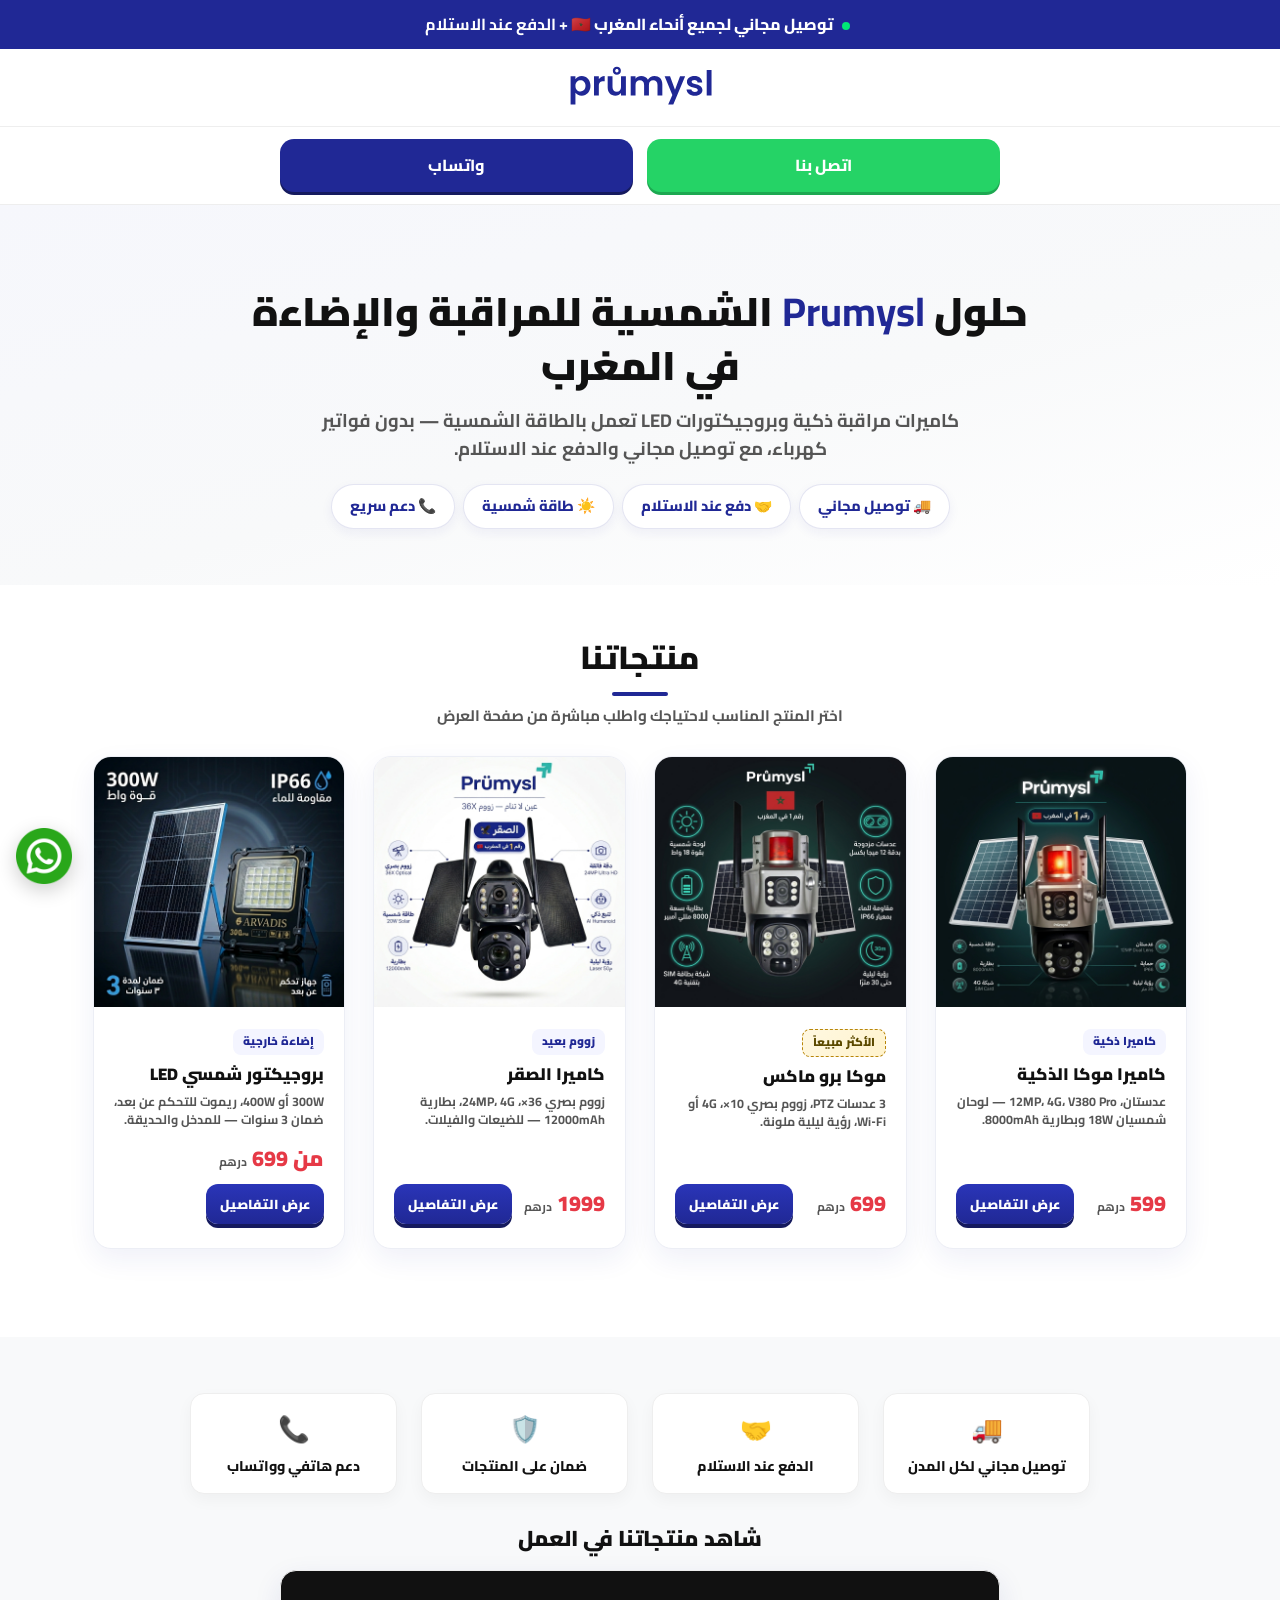
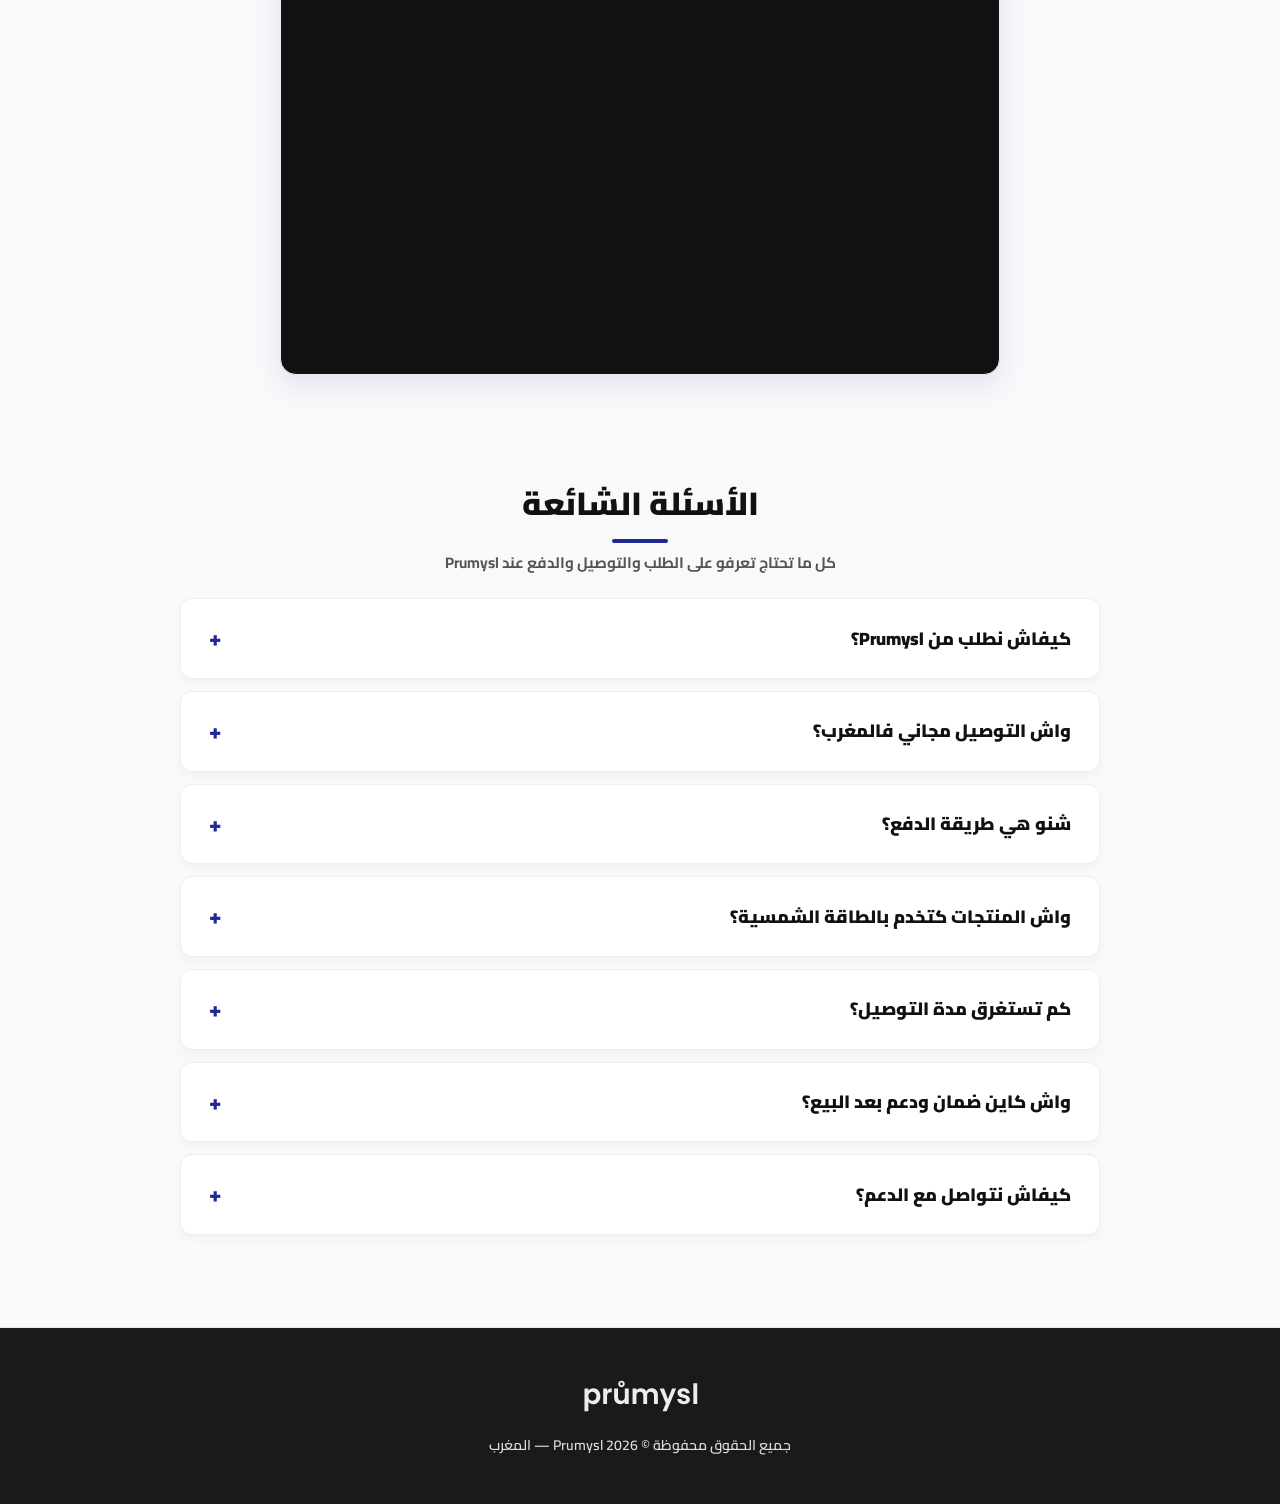
==== index.html @ c2fc52d1 "Add Prumysl landing pages hub and product bundles with order forms, pixels, and Google Sheets integr" ====
<!DOCTYPE html>
<html lang="ar" dir="rtl">
<head>
    <meta charset="UTF-8">
    <meta name="viewport" content="width=device-width, initial-scale=1.0">

    <title>Prumysl — كاميرات وبروجيكتورات شمسية في المغرب | توصيل مجاني والدفع عند الاستلام</title>
    <meta name="description" content="اكتشف منتجات Prumysl: كاميرا موكا، موكا برو ماكس، كاميرا الصقر، وبروجيكتورات شمسية LED. حلول مراقبة وإضاءة بالطاقة الشمسية — توصيل مجاني والدفع عند الاستلام في جميع مدن المغرب.">
    <meta name="keywords" content="Prumysl, كاميرا شمسية, كاميرا مراقبة, بروجيكتور شمسي, المغرب, توصيل مجاني, الدفع عند الاستلام">
    <meta name="robots" content="index, follow">
    <meta name="author" content="Prumysl">
    <meta name="geo.region" content="MA">
    <meta name="geo.placename" content="Morocco">

    <link rel="canonical" href="https://prumysl.cc/">

    <meta property="og:title" content="Prumysl — كاميرات وبروجيكتورات شمسية في المغرب">
    <meta property="og:description" content="كاميرات مراقبة شمسية وبروجيكتورات LED — توصيل مجاني والدفع عند الاستلام.">
    <meta property="og:type" content="website">
    <meta property="og:url" content="https://prumysl.cc/">
    <meta property="og:image" content="https://prumysl.cc/img/logo.svg">
    <meta property="og:locale" content="ar_MA">
    <meta property="og:site_name" content="Prumysl">

    <meta name="theme-color" content="#202895">

    <link rel="preconnect" href="https://fonts.googleapis.com">
    <link rel="preconnect" href="https://fonts.gstatic.com" crossorigin>
    <link href="https://fonts.googleapis.com/css2?family=Cairo:wght@400;600;700;800&display=swap" rel="stylesheet">
    <link rel="stylesheet" href="css/style.css">

    <script type="application/ld+json">
    {
      "@context": "https://schema.org",
      "@graph": [
        {
          "@type": "Organization",
          "@id": "https://prumysl.cc/#organization",
          "name": "Prumysl",
          "url": "https://prumysl.cc/",
          "logo": { "@type": "ImageObject", "url": "https://prumysl.cc/img/logo.svg" },
          "areaServed": { "@type": "Country", "name": "Morocco" },
          "contactPoint": [{
            "@type": "ContactPoint",
            "telephone": "+212-723-496854",
            "contactType": "sales",
            "areaServed": "MA",
            "availableLanguage": ["Arabic", "French"]
          }]
        },
        {
          "@type": "WebSite",
          "@id": "https://prumysl.cc/#website",
          "url": "https://prumysl.cc/",
          "name": "Prumysl",
          "publisher": { "@id": "https://prumysl.cc/#organization" },
          "inLanguage": ["ar"]
        },
        {
          "@type": "FAQPage",
          "@id": "https://prumysl.cc/#faq",
          "mainEntity": [
            {
              "@type": "Question",
              "name": "كيفاش نطلب من Prumysl؟",
              "acceptedAnswer": {
                "@type": "Answer",
                "text": "اختار المنتج من الصفحة الرئيسية، دخل لصفحة العرض، عمر الاستمارة بالاسم والمدينة والهاتف، وغادي يتصل بيك فريقنا لتأكيد الطلب."
              }
            },
            {
              "@type": "Question",
              "name": "واش التوصيل مجاني فالمغرب؟",
              "acceptedAnswer": {
                "@type": "Answer",
                "text": "نعم، التوصيل مجاني لجميع مدن المغرب مع كل طلب من Prumysl."
              }
            },
            {
              "@type": "Question",
              "name": "شنو هي طريقة الدفع؟",
              "acceptedAnswer": {
                "@type": "Answer",
                "text": "الدفع عند الاستلام فقط — كتخلّص ملي توصلك المنتج وتشوفه، بلا مخاطرة."
              }
            },
            {
              "@type": "Question",
              "name": "واش المنتجات كتخدم بالطاقة الشمسية؟",
              "acceptedAnswer": {
                "@type": "Answer",
                "text": "نعم، كاميرات المراقبة والبروجيكتورات عندنا مصممة للعمل بالطاقة الشمسية مع بطاريات داخلية، مناسبة للخارج بلا تمديدات كهرباء معقدة."
              }
            },
            {
              "@type": "Question",
              "name": "كم تستغرق مدة التوصيل؟",
              "acceptedAnswer": {
                "@type": "Answer",
                "text": "عادة من 24 إلى 48 ساعة حسب المدينة، مع تأكيد هاتفي قبل الإرسال."
              }
            },
            {
              "@type": "Question",
              "name": "كيفاش نتواصل مع الدعم؟",
              "acceptedAnswer": {
                "@type": "Answer",
                "text": "عبر الهاتف 0723496854 أو واتساب من الأزرار فأعلى الصفحة — فريقنا كيساعدك فالطلب والتركيب والإعداد."
              }
            }
          ]
        }
      ]
    }
    </script>

    <script>
    !function(f,b,e,v,n,t,s)
    {if(f.fbq)return;n=f.fbq=function(){n.callMethod?
    n.callMethod.apply(n,arguments):n.queue.push(arguments)};
    if(!f._fbq)f._fbq=n;n.push=n;n.loaded=!0;n.version='2.0';
    n.queue=[];t=b.createElement(e);t.async=!0;
    t.src=v;s=b.getElementsByTagName(e)[0];
    s.parentNode.insertBefore(t,s)}(window, document,'script',
    'https://connect.facebook.net/en_US/fbevents.js');
    fbq('init', '740114099139411');
    fbq('track', 'PageView');
    </script>
    <noscript><img height="1" width="1" style="display:none"
    src="https://www.facebook.com/tr?id=740114099139411&ev=PageView&noscript=1"
    /></noscript>

    <style>
        :root {
            --accent-blue: #202895;
            --success-green: #28a745;
            --bg-light: #f8f9fa;
            --text-gray: #555;
            --danger-red: #e63946;
            --soft-blue: #f4f5ff;
            --accent-gold: #b8860b;
        }

        body.home-page {
            background: var(--bg-light);
            color: #111;
            line-height: 1.55;
        }
        /* style.css hides lazy images until .loaded; home has no loader script */
        .home-page img[loading="lazy"] {
            opacity: 1;
        }

        .top-bar {
            background: var(--accent-blue);
            color: #fff;
            text-align: center;
            padding: 10px 12px;
            font-size: 0.9rem;
            font-weight: 800;
        }
        .top-bar .pulse-dot {
            display: inline-block;
            width: 8px;
            height: 8px;
            background: #00e676;
            border-radius: 50%;
            margin: 0 6px;
            animation: dotPulse 1.3s infinite;
        }
        @keyframes dotPulse {
            0%, 100% { box-shadow: 0 0 0 0 rgba(0,230,118,.7); }
            70% { box-shadow: 0 0 0 10px rgba(0,230,118,0); }
        }

        header {
            background: #fff;
            border-bottom: 1px solid #eee;
            padding: 12px 0;
            position: sticky;
            top: 0;
            z-index: 1000;
            backdrop-filter: blur(8px);
        }
        .header-inner {
            max-width: 1140px;
            margin: 0 auto;
            padding: 0 16px;
            display: flex;
            justify-content: center;
            align-items: center;
        }
        .logo-container { max-width: 150px; }
        .logo-container img { width: 100%; height: auto; display: block; }

        .contact-quick-row {
            background: #fff;
            border-bottom: 1px solid #eee;
            padding: 12px 16px;
        }
        .contact-quick-inner {
            max-width: 720px;
            margin: 0 auto;
            display: grid;
            grid-template-columns: 1fr 1fr;
            gap: 10px;
        }
        .contact-quick-btn {
            display: flex;
            align-items: center;
            justify-content: center;
            padding: 12px;
            border-radius: 12px;
            font-weight: 800;
            font-size: clamp(0.78rem, 2.5vw, 0.95rem);
            text-decoration: none;
            color: #fff;
            text-align: center;
        }
        .contact-quick-btn--call {
            background: #25d366;
            box-shadow: 0 3px 0 #1da851;
        }
        .contact-quick-btn--wa {
            background: var(--accent-blue);
            box-shadow: 0 3px 0 #151a5e;
        }

        .home-hero {
            padding: 48px 16px 36px;
            text-align: center;
            background: linear-gradient(165deg, #f6f7fc 0%, var(--bg-light) 55%, #fff 100%);
        }
        .home-hero h1 {
            font-size: clamp(1.45rem, 4.5vw, 2.15rem);
            font-weight: 900;
            line-height: 1.35;
            margin-bottom: 14px;
            max-width: 720px;
            margin-left: auto;
            margin-right: auto;
        }
        .home-hero h1 b { color: var(--accent-blue); }
        .home-hero p {
            font-size: clamp(0.95rem, 2.8vw, 1.08rem);
            font-weight: 700;
            color: var(--text-gray);
            max-width: 640px;
            margin: 0 auto 8px;
        }
        .home-hero .hero-pills {
            display: flex;
            flex-wrap: wrap;
            justify-content: center;
            gap: 8px;
            margin-top: 20px;
        }
        .hero-pill {
            background: #fff;
            border: 1px solid rgba(32,40,149,.12);
            color: var(--accent-blue);
            font-weight: 800;
            font-size: 0.82rem;
            padding: 8px 14px;
            border-radius: 999px;
            box-shadow: 0 4px 12px rgba(32,40,149,.06);
        }

        .products-section {
            padding: 20px 16px 56px;
        }
        .products-section .container {
            max-width: 1140px;
            margin: 0 auto;
        }
        .section-head {
            text-align: center;
            margin-bottom: 28px;
        }
        .section-head h2 {
            font-size: clamp(1.35rem, 3.5vw, 1.85rem);
            font-weight: 900;
            margin-bottom: 8px;
        }
        .section-head h2::after {
            content: '';
            display: block;
            width: 56px;
            height: 4px;
            background: var(--accent-blue);
            border-radius: 999px;
            margin: 10px auto 0;
        }
        .section-head p {
            font-weight: 700;
            color: var(--text-gray);
            font-size: 0.95rem;
        }

        .product-grid {
            display: grid;
            grid-template-columns: repeat(2, 1fr);
            gap: 16px;
        }

        .product-card {
            background: #fff;
            border-radius: 18px;
            overflow: hidden;
            border: 1px solid #eceef5;
            box-shadow: 0 10px 28px rgba(32,40,149,.07);
            display: flex;
            flex-direction: column;
            transition: transform 0.2s ease, box-shadow 0.2s ease;
        }
        .product-card:hover {
            transform: translateY(-4px);
            box-shadow: 0 16px 36px rgba(32,40,149,.12);
        }
        .product-card__media {
            aspect-ratio: 1 / 1;
            overflow: hidden;
            background: var(--soft-blue);
        }
        .product-card__media img {
            width: 100%;
            height: 100%;
            object-fit: cover;
            display: block;
        }
        .product-card__body {
            padding: 14px 14px 16px;
            flex: 1;
            display: flex;
            flex-direction: column;
        }
        .product-card__tag {
            display: inline-block;
            align-self: flex-start;
            background: var(--soft-blue);
            color: var(--accent-blue);
            font-size: 0.72rem;
            font-weight: 900;
            padding: 4px 10px;
            border-radius: 8px;
            margin-bottom: 8px;
        }
        .product-card__tag--hot {
            background: linear-gradient(135deg, #fff8e1, #fff3cd);
            color: #5c4a00;
            border: 1px dashed var(--accent-gold);
        }
        .product-card h3 {
            font-size: 0.95rem;
            font-weight: 900;
            line-height: 1.4;
            margin-bottom: 6px;
        }
        .product-card__desc {
            font-size: 0.78rem;
            font-weight: 700;
            color: var(--text-gray);
            line-height: 1.5;
            margin-bottom: 12px;
            flex: 1;
        }
        .product-card__footer {
            display: flex;
            align-items: center;
            justify-content: space-between;
            gap: 8px;
            flex-wrap: wrap;
        }
        .product-card__price {
            font-size: 1.05rem;
            font-weight: 900;
            color: var(--danger-red);
        }
        .product-card__price small {
            font-size: 0.75rem;
            color: var(--text-gray);
            font-weight: 700;
        }
        .product-card__cta {
            display: inline-flex;
            align-items: center;
            justify-content: center;
            background: linear-gradient(180deg, #2a35b8 0%, var(--accent-blue) 100%);
            color: #fff;
            font-weight: 900;
            font-size: 0.82rem;
            padding: 10px 14px;
            border-radius: 12px;
            box-shadow: 0 4px 0 #151a5e;
            text-decoration: none;
            white-space: nowrap;
        }
        .product-card__cta:active {
            transform: translateY(1px);
            box-shadow: 0 2px 0 #151a5e;
        }

        .trust-section {
            padding: 0 16px 48px;
        }
        .trust-section .container {
            max-width: 900px;
            margin: 0 auto;
        }
        .trust-badges {
            display: grid;
            grid-template-columns: repeat(2, 1fr);
            gap: 12px;
        }
        .trust-item {
            background: #fff;
            border-radius: 14px;
            padding: 16px 12px;
            text-align: center;
            border: 1px solid #eee;
            font-weight: 800;
            font-size: 0.88rem;
            box-shadow: 0 6px 16px rgba(0,0,0,.04);
        }
        .trust-item .badge-icon {
            font-size: 1.6rem;
            display: block;
            margin-bottom: 6px;
        }

        .home-video-wrap {
            margin-top: 28px;
            max-width: 720px;
            margin-left: auto;
            margin-right: auto;
        }
        .home-video-wrap h2 {
            text-align: center;
            font-size: clamp(1.1rem, 3vw, 1.35rem);
            font-weight: 900;
            margin-bottom: 14px;
            color: #111;
        }
        .video-embed {
            position: relative;
            width: 100%;
            aspect-ratio: 16 / 9;
            border-radius: 16px;
            overflow: hidden;
            background: #111;
            box-shadow: 0 10px 28px rgba(32, 40, 149, 0.1);
            border: 1px solid #eee;
        }
        .video-embed iframe {
            position: absolute;
            inset: 0;
            width: 100%;
            height: 100%;
            border: 0;
        }

        .home-faq-section {
            padding: 48px 16px 56px;
            background: var(--bg-light);
        }
        .home-faq-section .container {
            max-width: 800px;
            margin: 0 auto;
        }
        .home-faq-section .section-head {
            margin-bottom: 24px;
        }
        .faq-item {
            background: #fff;
            margin-bottom: 12px;
            border-radius: 12px;
            overflow: hidden;
            border: 1px solid #eee;
            box-shadow: 0 4px 10px rgba(0, 0, 0, 0.03);
        }
        .faq-question {
            padding: 18px 22px;
            cursor: pointer;
            display: flex;
            justify-content: space-between;
            align-items: center;
            font-weight: 900;
            font-size: 1rem;
            transition: background 0.2s;
        }
        .faq-question:hover {
            background: #fafafa;
        }
        .faq-question::after {
            content: '+';
            font-size: 1.4rem;
            color: var(--accent-blue);
            font-weight: 900;
            flex-shrink: 0;
            margin-right: 12px;
        }
        .faq-item.active .faq-question::after {
            content: '-';
        }
        .faq-answer {
            padding: 0 22px;
            max-height: 0;
            overflow: hidden;
            transition: max-height 0.3s ease-out;
            color: var(--text-gray);
            font-size: 0.95rem;
            line-height: 1.8;
            font-weight: 700;
        }
        .faq-item.active .faq-answer {
            padding: 0 22px 22px;
            max-height: 320px;
        }

        .site-footer {
            background: #1a1a1a;
            color: #fff;
            padding: 32px 16px;
            text-align: center;
        }
        .site-footer .footer-logo {
            max-width: 120px;
            margin: 0 auto 16px;
            filter: brightness(0) invert(1);
        }
        .site-footer p {
            font-size: 0.88rem;
            opacity: 0.85;
            font-weight: 600;
        }

        .whatsapp-float {
            position: fixed;
            left: 16px;
            bottom: 16px;
            z-index: 2000;
            width: 56px;
            height: 56px;
            border-radius: 50%;
            box-shadow: 0 6px 20px rgba(0,0,0,.2);
            transition: transform 0.2s;
        }
        .whatsapp-float:hover { transform: scale(1.06); }
        .whatsapp-float img { width: 100%; height: 100%; display: block; }

        @media (min-width: 768px) {
            .product-grid {
                grid-template-columns: repeat(2, 1fr);
                gap: 24px;
            }
            .trust-badges {
                grid-template-columns: repeat(4, 1fr);
            }
            .home-hero { padding: 64px 24px 48px; }
            .products-section { padding: 32px 24px 72px; }
        }

        @media (min-width: 1024px) {
            .header-inner,
            .contact-quick-inner,
            .products-section .container {
                max-width: 1240px;
            }
            .top-bar {
                font-size: 1rem;
                padding: 12px 16px;
            }
            .contact-quick-inner {
                max-width: 720px;
                gap: 14px;
            }
            .contact-quick-btn {
                font-size: 1rem;
                padding: 14px 20px;
                border-radius: 14px;
            }
            .home-hero {
                padding: 80px 32px 56px;
            }
            .home-hero h1 {
                font-size: 2.5rem;
                max-width: 820px;
            }
            .home-hero p {
                font-size: 1.15rem;
                max-width: 680px;
            }
            .hero-pill {
                font-size: 0.92rem;
                padding: 10px 18px;
            }
            .products-section {
                padding: 48px 32px 88px;
            }
            .section-head h2 {
                font-size: 2rem;
            }
            .product-grid {
                grid-template-columns: repeat(4, 1fr);
                gap: 28px;
            }
            .product-card__body {
                padding: 22px 20px 24px;
            }
            .product-card h3 {
                font-size: 1.05rem;
            }
            .product-card__price {
                font-size: 1.35rem;
            }
            .trust-section {
                padding: 56px 32px 40px;
            }
            .home-faq-section {
                padding: 64px 32px 80px;
            }
            .home-faq-section .container {
                max-width: 920px;
            }
            .faq-question {
                font-size: 1.12rem;
                padding: 22px 28px;
            }
            .trust-badges {
                max-width: 1000px;
                margin: 0 auto;
                gap: 24px;
            }
            .site-footer {
                padding: 48px 32px;
            }
        }

        @media (max-width: 480px) {
            .contact-quick-inner { gap: 8px; }
            .contact-quick-btn { padding: 10px 6px; font-size: 0.72rem; }
            .product-card h3 { font-size: 0.88rem; }
            .product-card__cta { width: 100%; }
            .product-card__footer { flex-direction: column; align-items: stretch; }
        }
    </style>
</head>
<body class="home-page">

    <div class="top-bar">
        <span class="pulse-dot"></span>
        توصيل مجاني لجميع أنحاء المغرب 🇲🇦 <strong>+ الدفع عند الاستلام</strong>
    </div>

    <header>
        <div class="header-inner">
            <div class="logo-container">
                <a href="index.html" aria-label="Prumysl — الصفحة الرئيسية">
                    <img src="images/logo.svg" alt="Prumysl — كاميرات وبروجيكتورات شمسية للمغرب" width="150" height="50">
                </a>
            </div>
        </div>
    </header>

    <div class="contact-quick-row" role="region" aria-label="تواصل سريع">
        <div class="contact-quick-inner">
            <a class="contact-quick-btn contact-quick-btn--call" href="tel:+212723496854" dir="ltr">اتصل بنا</a>
            <a class="contact-quick-btn contact-quick-btn--wa" href="https://api.whatsapp.com/send?phone=212723496854&amp;text=%D8%B3%D9%84%D8%A7%D9%85%D8%8C%20%D8%A8%D8%BA%D9%8A%D8%AA%20%D8%A7%D9%84%D9%85%D8%B3%D8%AA%D8%B4%D8%A7%D8%B1%D8%A7%D8%AA%20%D9%85%D9%86%20Prumysl" target="_blank" rel="noopener noreferrer">واتساب</a>
        </div>
    </div>

    <main id="main-content">
        <section class="home-hero">
            <h1>حلول <b>Prumysl</b> الشمسية للمراقبة والإضاءة في المغرب</h1>
            <p>كاميرات مراقبة ذكية وبروجيكتورات LED تعمل بالطاقة الشمسية — بدون فواتير كهرباء، مع توصيل مجاني والدفع عند الاستلام.</p>
            <div class="hero-pills" role="list">
                <span class="hero-pill" role="listitem">🚚 توصيل مجاني</span>
                <span class="hero-pill" role="listitem">🤝 دفع عند الاستلام</span>
                <span class="hero-pill" role="listitem">☀️ طاقة شمسية</span>
                <span class="hero-pill" role="listitem">📞 دعم سريع</span>
            </div>
        </section>

        <section class="products-section" aria-labelledby="products-heading">
            <div class="container">
                <div class="section-head">
                    <h2 id="products-heading">منتجاتنا</h2>
                    <p>اختر المنتج المناسب لاحتياجك واطلب مباشرة من صفحة العرض</p>
                </div>

                <div class="product-grid">
                    <article class="product-card">
                        <a class="product-card__media" href="moka/index.html">
                            <img src="images/Home-Moka.jpeg" alt="كاميرا موكا الذكية الشمسية — Prumysl" width="400" height="300" fetchpriority="high" decoding="async">
                        </a>
                        <div class="product-card__body">
                            <span class="product-card__tag">كاميرا ذكية</span>
                            <h3>كاميرا موكا الذكية</h3>
                            <p class="product-card__desc">عدستان، 12MP، 4G، V380 Pro — لوحان شمسيان 18W وبطارية 8000mAh.</p>
                            <div class="product-card__footer">
                                <div class="product-card__price">599 <small>درهم</small></div>
                                <a class="product-card__cta" href="moka/index.html">عرض التفاصيل</a>
                            </div>
                        </div>
                    </article>

                    <article class="product-card">
                        <a class="product-card__media" href="moka-pro-max/index.html">
                            <img src="images/Home-Moka-Pro-Max.jpeg" alt="كاميرا موكا برو ماكس الشمسية — Prumysl" width="400" height="400" loading="lazy" decoding="async">
                        </a>
                        <div class="product-card__body">
                            <span class="product-card__tag product-card__tag--hot">الأكثر مبيعاً</span>
                            <h3>موكا برو ماكس</h3>
                            <p class="product-card__desc">3 عدسات PTZ، زووم بصري 10×، 4G أو Wi‑Fi، رؤية ليلية ملونة.</p>
                            <div class="product-card__footer">
                                <div class="product-card__price">699 <small>درهم</small></div>
                                <a class="product-card__cta" href="moka-pro-max/index.html">عرض التفاصيل</a>
                            </div>
                        </div>
                    </article>

                    <article class="product-card">
                        <a class="product-card__media" href="saqr/index.html">
                            <img src="saqr/images/Saqr.jpeg" alt="كاميرا الصقر الشمسية — Prumysl" width="400" height="300" loading="lazy" decoding="async">
                        </a>
                        <div class="product-card__body">
                            <span class="product-card__tag">زووم بعيد</span>
                            <h3>كاميرا الصقر</h3>
                            <p class="product-card__desc">زووم بصري 36×، 24MP، 4G، بطارية 12000mAh — للضيعات والفيلات.</p>
                            <div class="product-card__footer">
                                <div class="product-card__price">1999 <small>درهم</small></div>
                                <a class="product-card__cta" href="saqr/index.html">عرض التفاصيل</a>
                            </div>
                        </div>
                    </article>

                    <article class="product-card">
                        <a class="product-card__media" href="projectors/index.html">
                            <img src="projectors/images/300W.webp" alt="بروجيكتور شمسي LED — Prumysl" width="400" height="300" loading="lazy" decoding="async">
                        </a>
                        <div class="product-card__body">
                            <span class="product-card__tag">إضاءة خارجية</span>
                            <h3>بروجيكتور شمسي LED</h3>
                            <p class="product-card__desc">300W أو 400W، ريموت للتحكم عن بعد، ضمان 3 سنوات — للمدخل والحديقة.</p>
                            <div class="product-card__footer">
                                <div class="product-card__price">من 699 <small>درهم</small></div>
                                <a class="product-card__cta" href="projectors/index.html">عرض التفاصيل</a>
                            </div>
                        </div>
                    </article>
                </div>
            </div>
        </section>

        <section class="trust-section" aria-label="مميزات التسوق">
            <div class="container">
                <div class="trust-badges">
                    <div class="trust-item"><span class="badge-icon">🚚</span>توصيل مجاني لكل المدن</div>
                    <div class="trust-item"><span class="badge-icon">🤝</span>الدفع عند الاستلام</div>
                    <div class="trust-item"><span class="badge-icon">🛡️</span>ضمان على المنتجات</div>
                    <div class="trust-item"><span class="badge-icon">📞</span>دعم هاتفي وواتساب</div>
                </div>

                <div class="home-video-wrap">
                    <h2>شاهد منتجاتنا في العمل</h2>
                    <div class="video-embed">
                        <iframe
                            src="https://www.youtube-nocookie.com/embed/R9a-bXunQpE"
                            title="فيديو Prumysl — عرض المنتجات"
                            allow="accelerometer; autoplay; clipboard-write; encrypted-media; gyroscope; picture-in-picture; web-share"
                            allowfullscreen
                            loading="lazy"
                            referrerpolicy="strict-origin-when-cross-origin"
                        ></iframe>
                    </div>
                </div>
            </div>
        </section>

        <section class="home-faq-section" aria-labelledby="faq-heading">
            <div class="container">
                <div class="section-head">
                    <h2 id="faq-heading">الأسئلة الشائعة</h2>
                    <p>كل ما تحتاج تعرفو على الطلب والتوصيل والدفع عند Prumysl</p>
                </div>

                <div class="faq-item">
                    <div class="faq-question">كيفاش نطلب من Prumysl؟</div>
                    <div class="faq-answer">
                        اختار المنتج من الأعلى، دخل لصفحة العرض، وعمر الاستمارة بالاسم والمدينة ورقم الهاتف. غادي يتصل بيك فريقنا بسرعة لتأكيد الطلب قبل الإرسال.
                    </div>
                </div>

                <div class="faq-item">
                    <div class="faq-question">واش التوصيل مجاني فالمغرب؟</div>
                    <div class="faq-answer">
                        <b>نعم</b> — التوصيل مجاني لجميع مدن المغرب مع كل طلب، بلا مصاريف إضافية مخفية.
                    </div>
                </div>

                <div class="faq-item">
                    <div class="faq-question">شنو هي طريقة الدفع؟</div>
                    <div class="faq-answer">
                        <b>الدفع عند الاستلام</b> فقط — كتخلّص ملي توصلك المنتج وتشوفه، ماكاين حتى مخاطرة.
                    </div>
                </div>

                <div class="faq-item">
                    <div class="faq-question">واش المنتجات كتخدم بالطاقة الشمسية؟</div>
                    <div class="faq-answer">
                        نعم. كاميرات المراقبة والبروجيكتورات عندنا مصممة للخارج: طاقة شمسية، بطاريات داخلية، ومناسبة للأماكن بلا كهرباء ثابتة.
                    </div>
                </div>

                <div class="faq-item">
                    <div class="faq-question">كم تستغرق مدة التوصيل؟</div>
                    <div class="faq-answer">
                        عادة <b>24 إلى 48 ساعة</b> حسب المدينة، مع تأكيد هاتفي قبل ما يخرج الطلب.
                    </div>
                </div>

                <div class="faq-item">
                    <div class="faq-question">واش كاين ضمان ودعم بعد البيع؟</div>
                    <div class="faq-answer">
                        نعم — ضمان على المنتجات حسب النوع (مثلاً <b>3 سنوات</b> للبروجيكتورات)، مع دعم عبر الهاتف والواتساب للتركيب والإعداد.
                    </div>
                </div>

                <div class="faq-item">
                    <div class="faq-question">كيفاش نتواصل مع الدعم؟</div>
                    <div class="faq-answer">
                        اتصل على <b dir="ltr">0723496854</b> أو استعمل أزرار <b>اتصل بنا</b> و<b>واتساب</b> فأعلى الصفحة — فريق Prumysl كيجاوبك بسرعة.
                    </div>
                </div>
            </div>
        </section>
    </main>

    <footer class="site-footer">
        <img src="images/logo.svg" alt="Prumysl" class="footer-logo" width="120" height="40">
        <p>جميع الحقوق محفوظة © 2026 Prumysl — المغرب</p>
    </footer>

    <a class="whatsapp-float" href="https://api.whatsapp.com/send?phone=212723496854&amp;text=%D8%B3%D9%84%D8%A7%D9%85%D8%8C%20%D8%A8%D8%BA%D9%8A%D8%AA%20%D8%A7%D9%84%D9%85%D8%B3%D8%AA%D8%B4%D8%A7%D8%B1%D8%A7%D8%AA%20%D9%85%D9%86%20Prumysl" target="_blank" rel="noopener noreferrer" aria-label="واتساب Prumysl"><img src="images/whatsapp.png" alt="WhatsApp"></a>

    <script>
        document.querySelectorAll('.faq-question').forEach(function (q) {
            q.addEventListener('click', function () {
                q.parentElement.classList.toggle('active');
            });
        });
    </script>
</body>
</html>
---- css/style.css ----
/* --- 1. RESET & BASE --- */
* { box-sizing: border-box; margin: 0; padding: 0; }
body {
    font-family: 'Cairo', sans-serif;
    background-color: #f9f9f9;
    color: #333;
    overflow-x: hidden;
    line-height: 1.6;
}
a { text-decoration: none; color: inherit; }
.container { width: 90%; max-width: 1100px; margin: 0 auto; }

/* --- 2. ANNOUNCEMENT BAR --- */
.announcement-bar {
    background-color: #000;
    color: #fff;
    text-align: center;
    padding: 10px;
    font-size: 13px;
    font-weight: 700;
}

/* --- 3. HEADER --- */
.site-header {
    background-color: #fff;
    padding: 0 5%;
    height: 80px;
    box-shadow: 0 4px 15px rgba(0,0,0,0.05);
    display: flex;
    justify-content: space-between;
    align-items: center;
    position: relative;
    z-index: 100;
}
.header-logo img { max-height: 50px; width: auto; }

/* --- 4. HERO SECTION --- */
.hero-section {
    position: relative;
    min-height: 550px;
    display: flex;
    align-items: center;
    justify-content: center;
    text-align: center;
    color: #fff;
}
.hero-bg-img {
    position: absolute;
    top: 0; left: 0;
    width: 100%; height: 100%;
    object-fit: cover;
    z-index: 1;
}
.hero-overlay {
    position: absolute;
    top: 0; left: 0;
    width: 100%; height: 100%;
    background: linear-gradient(to bottom, rgba(0,0,0,0.3), rgba(0,0,0,0.8));
    z-index: 2;
}
.hero-content {
    position: relative;
    z-index: 3;
    padding: 20px;
    max-width: 700px;
}
.hero-content h1 {
    font-size: 2.2rem;
    font-weight: 800;
    margin-bottom: 15px;
    line-height: 1.2;
}
.hero-content p {
    font-size: 1.1rem;
    margin-bottom: 25px;
}

/* --- 5. FEATURES SECTION (Landing Pages) --- */
.features-section { padding: 60px 0; background-color: #ffffff; }
.section-title { text-align: center; font-size: 2rem; font-weight: 800; color: #1a1a1a; margin-bottom: 10px; }
.section-subtitle { text-align: center; color: #666; margin-bottom: 50px; font-size: 1.1rem; }
.feature-row { display: flex; flex-direction: column; gap: 30px; margin-bottom: 60px; align-items: center; }
.feature-row:last-child { margin-bottom: 0; }
.feature-text h3 { font-size: 1.5rem; color: #e63946; margin-bottom: 15px; font-weight: 700; }
.feature-text p { color: #555; margin-bottom: 15px; }
.feature-image img { width: 100%; max-width: 500px; height: auto; border-radius: 12px; box-shadow: 0 10px 30px rgba(0,0,0,0.1); display: block; margin: 0 auto; }

/* --- 6. SPECS TABLE --- */
.specs-section { padding: 60px 0; background-color: #f4f7f6; }
.table-responsive { overflow-x: auto; }
.specs-table { width: 100%; max-width: 800px; margin: 30px auto 0; border-collapse: collapse; background-color: #fff; box-shadow: 0 5px 15px rgba(0,0,0,0.05); border-radius: 10px; overflow: hidden; }
.specs-table th, .specs-table td { padding: 15px 20px; text-align: right; border-bottom: 1px solid #eee; }
.specs-table th { background-color: #1a1a1a; color: #fff; font-weight: 700; width: 35%; }
.specs-table td { color: #555; font-weight: 600; }
.specs-table tr:nth-child(even) td { background-color: #f9f9f9; }

/* --- 7. REVIEWS --- */
.reviews-section { padding: 60px 0; background-color: #ffffff; }
.reviews-grid { display: grid; grid-template-columns: repeat(auto-fit, minmax(300px, 1fr)); gap: 25px; margin-top: 30px; }
.review-card { background-color: #fff; border: 1px solid #eee; border-radius: 12px; padding: 25px; box-shadow: 0 5px 15px rgba(0,0,0,0.05); transition: transform 0.3s ease; }
.review-card:hover { transform: translateY(-5px); box-shadow: 0 10px 25px rgba(0,0,0,0.08); }
.review-header { display: flex; justify-content: space-between; align-items: center; margin-bottom: 15px; border-bottom: 1px solid #f0f0f0; padding-bottom: 10px; }
.reviewer-info h4 { font-size: 1.1rem; font-weight: 700; color: #1a1a1a; margin-bottom: 3px; }
.review-city { font-size: 0.9rem; color: #777; }
.review-stars { color: #ffc107; font-size: 1.2rem; letter-spacing: 2px; }
.review-text { font-size: 1rem; color: #555; line-height: 1.6; margin-bottom: 15px; font-style: italic; }
.verified-badge { font-size: 0.85rem; color: #27ae60; font-weight: 700; }

/* --- 8. FAQ --- */
.faq-section { padding: 60px 0; background-color: #f9f9f9; }
.faq-wrapper { max-width: 800px; margin: 0 auto; }
.faq-item { background-color: #fff; margin-bottom: 15px; border-radius: 8px; border: 1px solid #e1e1e1; overflow: hidden; }
.faq-item summary { padding: 15px 20px; font-weight: 700; font-size: 1.1rem; cursor: pointer; list-style: none; display: flex; justify-content: space-between; align-items: center; color: #1a1a1a; transition: background-color 0.2s; }
.faq-item summary:hover { background-color: #fafafa; }
.faq-item summary::after { content: '+'; font-size: 1.5rem; color: #e63946; font-weight: bold; }
.faq-item[open] summary::after { content: '-'; }
.faq-content { padding: 0 20px 20px 20px; color: #555; line-height: 1.6; border-top: 1px solid #f0f0f0; }

/* --- 9. ORDER FORM --- */
.order-container { padding: 40px 15px; background-color: #e9ecef; display: flex; justify-content: center; }
.form-wrapper { background: #fff; width: 100%; max-width: 600px; padding: 30px; border-radius: 12px; box-shadow: 0 5px 20px rgba(0,0,0,0.08); }
.form-header { text-align: center; margin-bottom: 30px; }
.form-header h2 { color: #1a1a1a; margin-bottom: 10px; font-weight: 800; }
.gift-banner { background-color: #d4edda; color: #155724; padding: 10px; border-radius: 6px; margin-top: 15px; font-weight: 700; border: 1px solid #c3e6cb; }
.step-title { font-size: 18px; margin-bottom: 15px; color: #333; border-bottom: 2px solid #eee; padding-bottom: 10px; }
.offers-grid { display: grid; grid-template-columns: 1fr 1fr; gap: 15px; margin-bottom: 30px; }
.offer-card { cursor: pointer; position: relative; }
.offer-card input[type="radio"] { display: none; }
.card-inner { border: 2px solid #eee; border-radius: 10px; padding: 10px; text-align: center; transition: 0.3s; background: #fff; height: 100%; }
.card-image img { width: 100%; border-radius: 8px; margin-bottom: 10px; }
.offer-card input:checked + .card-inner { border-color: #e63946; background-color: #fff5f5; box-shadow: 0 0 10px rgba(230, 57, 70, 0.2); }
.badge { position: absolute; top: -10px; right: -5px; background: #333; color: #fff; font-size: 12px; padding: 4px 10px; border-radius: 20px; font-weight: bold; }
.badge.best-value { background: #e63946; }
.card-details h4 { font-size: 15px; margin-bottom: 5px; }
.price-box { margin: 5px 0; }
.old-price { text-decoration: line-through; color: #999; font-size: 13px; display: block;}
.new-price { color: #e63946; font-weight: 800; font-size: 18px; }
.gift-text { font-size: 12px; color: #28a745; font-weight: 700; }
.input-group { margin-bottom: 20px; }
.input-group label { display: block; margin-bottom: 8px; font-weight: 700; color: #444; }
.input-group input { width: 100%; padding: 12px 15px; border: 1px solid #ddd; border-radius: 6px; font-family: 'Cairo', sans-serif; font-size: 16px; }
.input-group input:focus { outline: none; border-color: #e63946; box-shadow: 0 0 5px rgba(230, 57, 70, 0.2); }
.btn-primary, .btn-submit { background-color: #e63946; color: #fff; text-decoration: none; padding: 12px 25px; border-radius: 6px; font-weight: 700; font-size: 16px; transition: 0.3s; border: none; cursor: pointer; display: inline-block; }
.btn-hero { padding: 15px 40px; font-size: 18px; border: 2px solid #e63946; }
.btn-primary:hover, .btn-submit:hover { background-color: #d62839; transform: translateY(-2px); }
.btn-submit { width: 100%; padding: 15px; font-size: 18px; margin-top: 10px; animation: pulse 2s infinite; }
@keyframes pulse {
    0% { box-shadow: 0 0 0 0 rgba(230, 57, 70, 0.7); }
    70% { box-shadow: 0 0 0 10px rgba(230, 57, 70, 0); }
    100% { box-shadow: 0 0 0 0 rgba(230, 57, 70, 0); }
}

/* --- 10. MINIMALIST FOOTER --- */
.site-footer {
    background-color: #121212;
    color: #ffffff;
    padding: 60px 0 40px;
    font-size: 15px;
    border-top: 1px solid #eaeaea;
}

.footer-wrapper {
    display: flex;
    flex-direction: column;
    align-items: center;
    text-align: center;
    gap: 30px;
}

/* Logo Styling — SVG is brand blue; invert only on dark footers */
.footer-logo {
    height: auto;
    width: auto;
    max-width: 140px;
    display: block;
    filter: none;
    opacity: 1;
    transition: opacity 0.3s ease;
}

.site-footer .footer-logo {
    filter: brightness(0) invert(1);
    opacity: 0.92;
}

.footer-logo:hover {
    opacity: 1;
}

/* Navigation Links */
.footer-menu {
    list-style: none;
    padding: 0;
    margin: 0;
    display: flex;
    gap: 35px;
}

.footer-menu a {
    color: #a0a0a0;
    text-decoration: none;
    font-weight: 500;
    transition: color 0.3s ease;
}

.footer-menu a:hover {
    color: #e63946;
    transform: translateY(-2px);
}

/* Contact Details */
.footer-contact {
    display: flex;
    align-items: center;
    gap: 20px;
    color: #777;
    font-size: 14px;
}

.footer-contact .separator {
    color: #333;
    font-size: 10px;
}

/* Copyright Area */
.footer-copyright {
    margin-top: 15px;
    padding-top: 25px;
    border-top: 1px solid #222;
    width: 100%;
    max-width: 400px;
}

.footer-copyright p {
    color: #444;
    font-size: 13px;
    margin: 0;
}

/* --- 11. HOMEPAGE PRODUCT GRID --- */
.products-section {
    padding: 80px 0;
    background-color: #fff;
}

.products-grid {
    display: grid;
    /* Responsive Grid: 1 col on mobile, 3 on desktop */
    grid-template-columns: repeat(auto-fit, minmax(300px, 1fr));
    gap: 30px;
    margin-top: 40px;
}

/* --- RECOMMENDED PRODUCTS SECTION (Product Pages) --- */
.recommended-products {
    padding: 60px 0;
    background-color: #f4f7f6;
}

.recommended-products-grid {
    display: grid;
    grid-template-columns: repeat(auto-fit, minmax(280px, 1fr));
    gap: 20px;
    margin-top: 30px;
}

@media (max-width: 768px) {
    .recommended-products-grid {
        grid-template-columns: repeat(2, 1fr);
        gap: 15px;
    }
    .recommended-products {
        padding: 40px 0;
    }
    .recommended-products .product-info {
        padding: 15px;
    }
    .recommended-products .product-info h3 {
        font-size: 1rem;
    }
    .recommended-products .specs-preview {
        font-size: 0.8rem;
        padding: 6px;
    }
    .recommended-products .product-price {
        font-size: 1.2rem;
        margin-bottom: 12px;
    }
    .recommended-products .btn-view {
        padding: 10px;
        font-size: 14px;
    }
    .recommended-products .product-tag {
        font-size: 10px;
        padding: 4px 8px;
        top: 10px;
        right: 10px;
    }
}

.product-item {
    background: #fff;
    border: 1px solid #eee;
    border-radius: 15px;
    overflow: hidden;
    transition: transform 0.3s ease, box-shadow 0.3s ease;
    position: relative;
    display: flex;
    flex-direction: column;
}

.product-item:hover {
    transform: translateY(-5px);
    box-shadow: 0 15px 30px rgba(0,0,0,0.1);
    border-color: #e63946;
}

.product-tag {
    position: absolute;
    top: 15px;
    right: 15px;
    padding: 5px 12px;
    border-radius: 20px;
    color: #fff;
    font-size: 12px;
    font-weight: 700;
    z-index: 10;
}

@media (max-width: 768px) {
    .product-tag {
        font-size: 10px;
        padding: 4px 8px;
        top: 10px;
        right: 10px;
    }
}

.product-tag.best-seller { background-color: #e63946; } /* Red */
.product-tag.new-arrival { background-color: #2a9d8f; } /* Teal */
.product-tag.popular { background-color: #f4a261; }     /* Orange */

/* --- ENHANCED 1:1 PRODUCT IMAGE --- */
.product-thumb {
    width: 100%;
    aspect-ratio: 1 / 1; /* Forces a perfect square */
    background-color: #f9f9f9;
    display: flex;
    align-items: center;
    justify-content: center;
    overflow: hidden;
}

.product-thumb img {
    width: 100%;
    height: 100%;
    object-fit: cover; /* Ensures image fills the square neatly */
    transition: transform 0.5s ease;
}

.product-item:hover .product-thumb img {
    transform: scale(1.05);
}

.product-info {
    padding: 25px;
    text-align: center;
    flex-grow: 1;
    display: flex;
    flex-direction: column;
    justify-content: space-between;
}

.product-info h3 {
    font-size: 1.2rem;
    font-weight: 800;
    margin-bottom: 10px;
    color: #1a1a1a;
}

.specs-preview {
    font-size: 0.9rem;
    color: #666;
    margin-bottom: 15px;
    background: #f4f4f4;
    padding: 8px;
    border-radius: 6px;
}

.product-price {
    font-size: 1.4rem;
    color: #e63946;
    font-weight: 800;
    margin-bottom: 20px;
}

.btn-view {
    display: block;
    width: 100%;
    padding: 12px;
    background-color: #1a1a1a;
    color: #fff;
    text-decoration: none;
    border-radius: 6px;
    font-weight: 700;
    transition: background-color 0.3s;
}

.btn-view:hover {
    background-color: #e63946;
}

/* --- 12. BENEFITS SECTION (Homepage) --- */
.benefits-section {
    padding: 80px 0;
    background-color: #f4f7f6;
}

.benefits-grid {
    display: grid;
    grid-template-columns: repeat(auto-fit, minmax(280px, 1fr));
    gap: 30px;
    margin-top: 40px;
}

.benefit-card {
    background: #fff;
    padding: 30px;
    border-radius: 12px;
    text-align: center;
    box-shadow: 0 5px 20px rgba(0,0,0,0.05);
    transition: transform 0.3s ease;
}

.benefit-card:hover {
    transform: translateY(-5px);
}

.benefit-icon {
    font-size: 3rem;
    margin-bottom: 20px;
}

.benefit-card h3 {
    font-size: 1.3rem;
    font-weight: 700;
    margin-bottom: 15px;
    color: #1a1a1a;
}

.benefit-card p {
    color: #666;
    font-size: 1rem;
}

/* --- 13. HELP BANNER (CTA) --- */
.help-banner {
    background-color: #1a1a1a;
    color: #fff;
    padding: 50px 0;
    text-align: center;
}

.help-content h3 {
    font-size: 1.5rem;
    margin-bottom: 10px;
    color: #fff;
}

.help-content p {
    color: #ccc;
    margin-bottom: 25px;
}

.btn-whatsapp {
    display: inline-block;
    background-color: #25D366;
    color: #fff;
    padding: 12px 30px;
    border-radius: 30px;
    text-decoration: none;
    font-weight: 700;
    font-size: 1.1rem;
    transition: background-color 0.3s;
}

.btn-whatsapp:hover {
    background-color: #128C7E;
}

/* --- PERFORMANCE OPTIMIZATIONS --- */
/* Lazy loading image styles */
img[loading="lazy"] {
    opacity: 0;
    transition: opacity 0.3s;
}
img[loading="lazy"].loaded {
    opacity: 1;
}

/* Optimize font rendering */
body {
    -webkit-font-smoothing: antialiased;
    -moz-osx-font-smoothing: grayscale;
    text-rendering: optimizeLegibility;
}

/* Smooth scrolling */
html {
    scroll-behavior: smooth;
}

/* Better touch interactions on mobile */
* {
    -webkit-tap-highlight-color: transparent;
    touch-action: manipulation;
}

/* Optimize animations */
.product-item,
.benefit-card,
.review-card {
    will-change: transform;
}

/* Prevent layout shift on images */
img {
    max-width: 100%;
    height: auto;
    display: block;
}

/* --- STICKY WHATSAPP (image icon, bottom-left) --- */
.whatsapp-float {
    position: fixed;
    left: 16px;
    bottom: 16px;
    z-index: 2100;
    width: 56px;
    height: 56px;
    border-radius: 50%;
    display: flex;
    align-items: center;
    justify-content: center;
    background: transparent;
    text-decoration: none;
    border: none;
    box-shadow: none;
    transition: transform 0.2s ease;
}
.whatsapp-float:hover {
    transform: translateY(-2px);
}
.whatsapp-float img {
    width: 56px;
    height: 56px;
    display: block;
    object-fit: contain;
}
@media (max-width: 480px) {
    .moka-pro-max-page .whatsapp-float,
    .moka-page .whatsapp-float,
    .moka-lineup-page .whatsapp-float {
        bottom: 90px;
    }
}

/* --- RESPONSIVE MEDIA QUERIES (GLOBAL) --- */
@media (max-width: 768px) {
    /* Smooth scroll offset for sticky header */
    html {
        scroll-padding-top: 80px;
    }

    /* Mobile Header - Sticky */
    .site-header {
        padding: 0 4%;
        height: 70px;
        position: sticky;
        top: 0;
        z-index: 1000;
        box-shadow: 0 2px 10px rgba(0,0,0,0.1);
        background-color: #fff;
    }
    .header-logo img {
        max-height: 45px;
    }
    .header-cta .btn-primary {
        padding: 10px 18px;
        font-size: 14px;
        min-height: 44px; /* Touch-friendly */
        min-width: 100px;
    }

    /* Mobile Hero */
    .hero-section {
        min-height: 450px;
    }
    .hero-content {
        padding: 30px 20px;
    }
    .hero-content h1 {
        font-size: 1.8rem;
        line-height: 1.3;
        margin-bottom: 12px;
    }
    .hero-content p {
        font-size: 1rem;
        margin-bottom: 20px;
        line-height: 1.5;
    }

    .whatsapp-float {
        bottom: 16px;
        left: 16px;
    }
    .btn-hero {
        padding: 14px 30px;
        font-size: 16px;
        min-height: 48px; /* Touch-friendly */
    }

    /* Mobile Products - Improved Spacing */
    .products-section {
        padding: 40px 0;
    }
    .products-grid {
        grid-template-columns: 1fr;
        gap: 20px;
        margin-top: 30px;
    }
    .product-info {
        padding: 20px;
    }
    .product-info h3 {
        font-size: 1.1rem;
    }
    .btn-view {
        padding: 14px;
        font-size: 15px;
        min-height: 48px; /* Touch-friendly */
    }

    /* Mobile Benefits - Improved Spacing */
    .benefits-section {
        padding: 40px 0;
    }
    .benefits-grid {
        grid-template-columns: 1fr;
        gap: 20px;
        margin-top: 30px;
    }
    .benefit-card {
        padding: 25px 20px;
    }
    .benefit-card h3 {
        font-size: 1.2rem;
    }

    /* Mobile Forms */
    .order-container {
        padding: 30px 10px;
    }
    .form-wrapper {
        padding: 25px 20px;
    }
    .input-group input {
        padding: 14px 15px;
        font-size: 16px; /* Prevents zoom on iOS */
        min-height: 48px; /* Touch-friendly */
        -webkit-appearance: none;
        border-radius: 8px;
    }
    .btn-submit {
        padding: 16px;
        font-size: 17px;
        min-height: 52px; /* Touch-friendly */
    }
    .btn-submit:disabled {
        opacity: 0.6;
        cursor: not-allowed;
        animation: none;
    }
    .offers-grid {
        grid-template-columns: repeat(2, 1fr);
        gap: 12px;
    }
    .card-inner {
        padding: 12px;
        min-height: 120px; /* Better touch target */
        display: flex;
        flex-direction: column;
        align-items: center;
        text-align: center;
    }

    /* Mobile Footer - Improved Spacing */
    .footer-menu {
        flex-direction: column;
        gap: 15px;
    }
    .footer-menu a {
        padding: 8px 0;
        min-height: 44px; /* Touch-friendly */
        display: inline-block;
    }
    .footer-contact {
        flex-direction: column;
        gap: 10px;
    }
    .footer-contact .separator {
        display: none;
    }
    .site-footer {
        padding: 40px 0 25px;
    }
    .footer-wrapper {
        gap: 25px;
    }
    .footer-copyright {
        margin-top: 10px;
        padding-top: 20px;
    }

    /* Mobile Help Banner */
    .help-banner {
        padding: 40px 0;
    }
    .help-content h3 {
        font-size: 1.3rem;
    }
    .btn-whatsapp {
        padding: 14px 28px;
        font-size: 1rem;
        min-height: 48px; /* Touch-friendly */
        display: inline-flex;
        align-items: center;
        justify-content: center;
    }

    /* Mobile Features - Improved Spacing */
    .features-section {
        padding: 40px 0;
    }
    .section-title {
        font-size: 1.6rem;
    }
    .section-subtitle {
        font-size: 1rem;
        margin-bottom: 35px;
    }
    .feature-row {
        margin-bottom: 40px;
    }
    .feature-text h3 {
        font-size: 1.3rem;
    }

    /* Mobile Specs Table - Better Scrolling */
    .specs-section {
        padding: 40px 0;
    }
    .table-responsive {
        -webkit-overflow-scrolling: touch;
        overflow-x: auto;
        margin: 0 -20px;
        padding: 0 20px;
    }
    .specs-table {
        font-size: 14px;
        min-width: 500px;
    }
    .specs-table th,
    .specs-table td {
        padding: 12px 10px;
    }
    .specs-table th {
        width: 40%;
        font-size: 13px;
    }

    /* Mobile Reviews - Improved Spacing */
    .reviews-section {
        padding: 40px 0;
    }
    .reviews-grid {
        grid-template-columns: 1fr;
        gap: 20px;
    }
    .review-card {
        padding: 20px;
    }

    /* Mobile FAQ - Improved Spacing */
    .faq-section {
        padding: 40px 0;
    }
    .faq-item summary {
        padding: 14px 18px;
        font-size: 1rem;
        min-height: 50px; /* Touch-friendly */
    }
    .faq-content {
        padding: 0 18px 18px 18px;
    }
}

@media (max-width: 480px) {
    /* Extra small devices */
    .announcement-bar {
        padding: 6px 8px;
        font-size: 11px;
        line-height: 1.4;
    }
    .hero-section {
        min-height: 400px;
    }
    .hero-content {
        padding: 20px 15px;
    }
    .hero-content h1 {
        font-size: 1.6rem;
    }
    .hero-content p {
        font-size: 0.9rem;
        line-height: 1.5;
    }
    .section-title {
        font-size: 1.4rem;
    }
    .product-price {
        font-size: 1.3rem;
    }
    
    /* Better Image Aspect Ratios */
    .product-thumb img {
        aspect-ratio: 1 / 1;
        object-fit: cover;
    }
    .card-image img {
        aspect-ratio: 1 / 1;
        object-fit: cover;
    }
    
    /* Improved Spacing for Extra Small */
    .container {
        width: 95%;
    }
    .products-section,
    .benefits-section,
    .features-section,
    .specs-section,
    .reviews-section,
    .faq-section {
        padding: 35px 0;
    }
    .card-inner {
        display: flex;
        flex-direction: column;
        align-items: center;
        text-align: center;
        padding: 10px;
    }
    .card-image {
        width: 100%;
        margin-left: 0;
        margin-bottom: 8px;
        flex-shrink: 0;
    }
    .card-image img {
        margin-bottom: 0;
    }
    .card-details {
        width: 100%;
        flex: 1;
    }
    .card-details h4 {
        font-size: 14px;
    }
    .new-price {
        font-size: 16px;
    }
    .old-price {
        font-size: 12px;
    }
    .gift-text {
        font-size: 11px;
    }
    .specs-table th {
        width: 45%;
        font-size: 12px;
        padding: 10px 8px;
    }
    .specs-table td {
        font-size: 13px;
        padding: 10px 8px;
    }
}

@media (min-width: 768px) {
    .site-header { padding: 0 8%; height: 90px; }
    .hero-section { height: 650px; }
    .hero-content h1 { font-size: 3.5rem; }
    .features-section { padding: 80px 0; }
    
    .feature-row { flex-direction: row; justify-content: space-between; gap: 50px; margin-bottom: 100px; }
    .feature-row:nth-child(even) { flex-direction: row-reverse; }
    .feature-text, .feature-image { flex: 1; }
    .feature-text h3 { font-size: 1.8rem; }
    
}
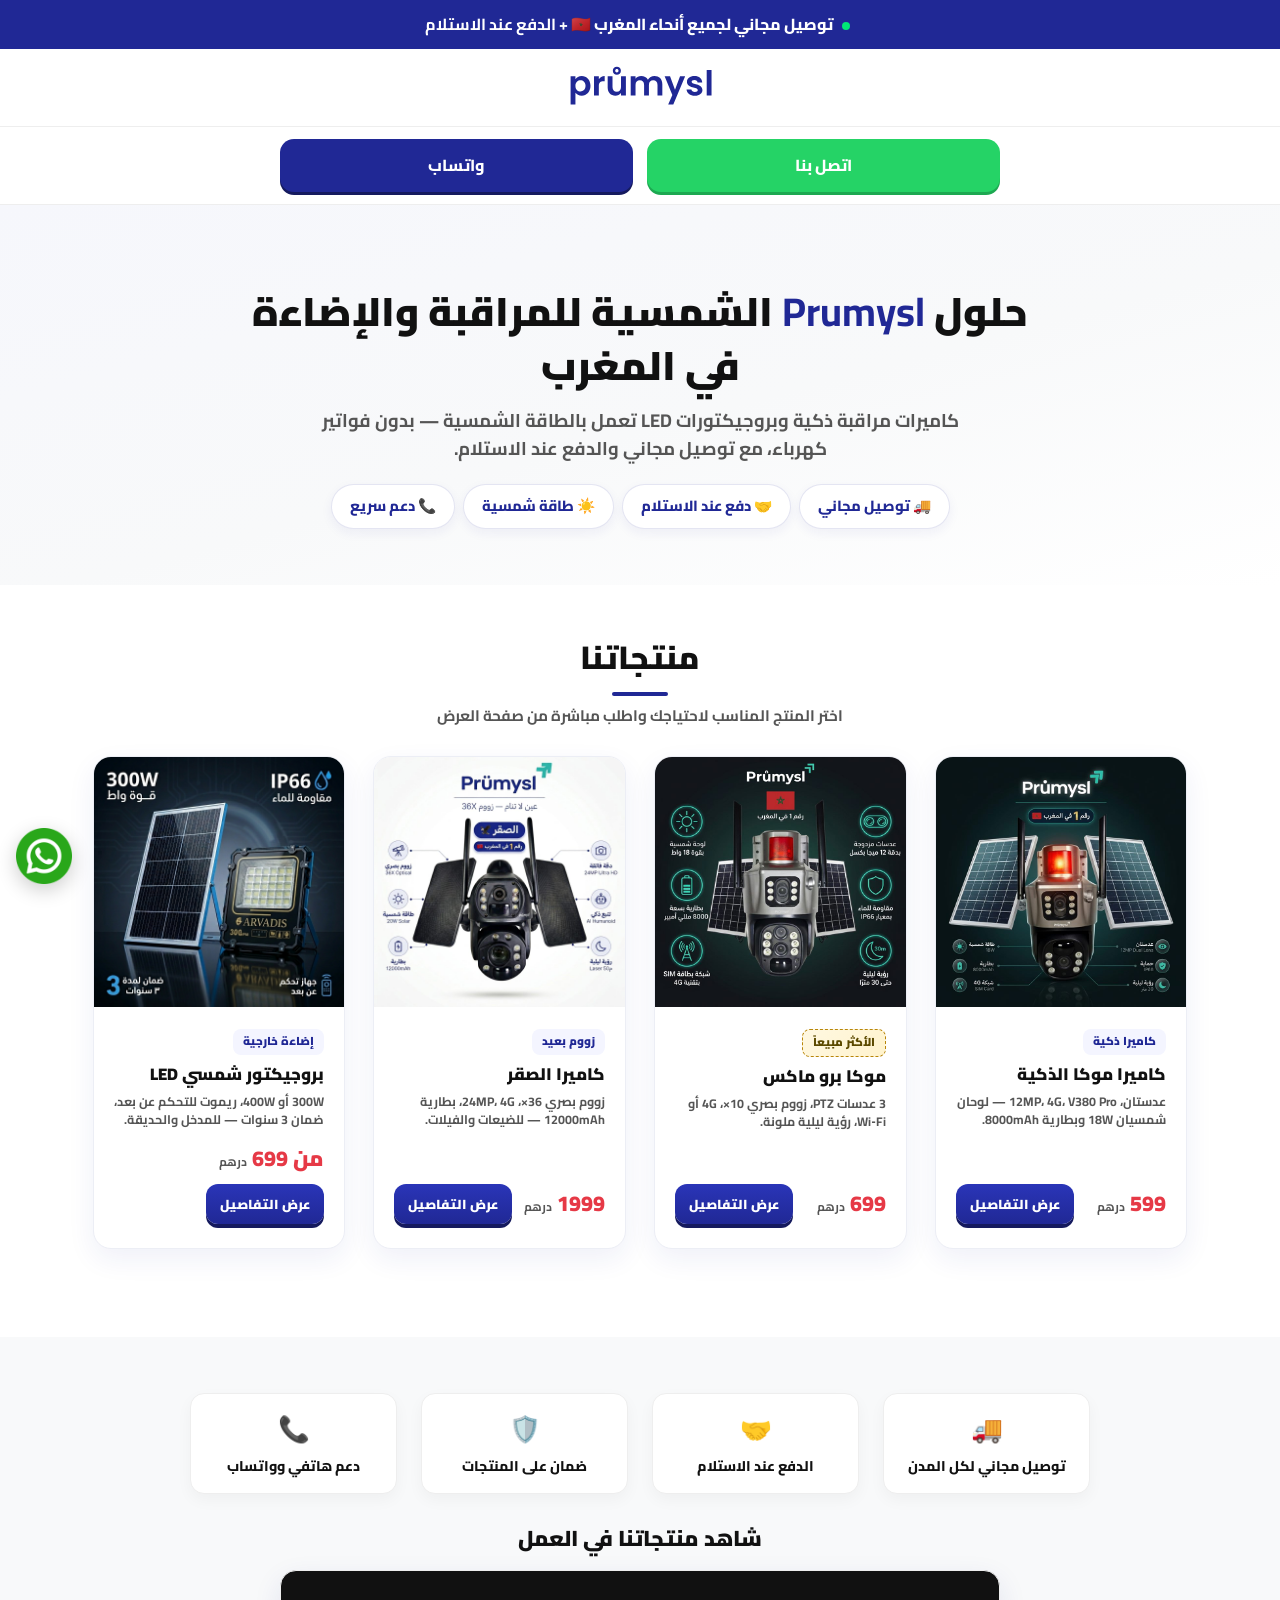
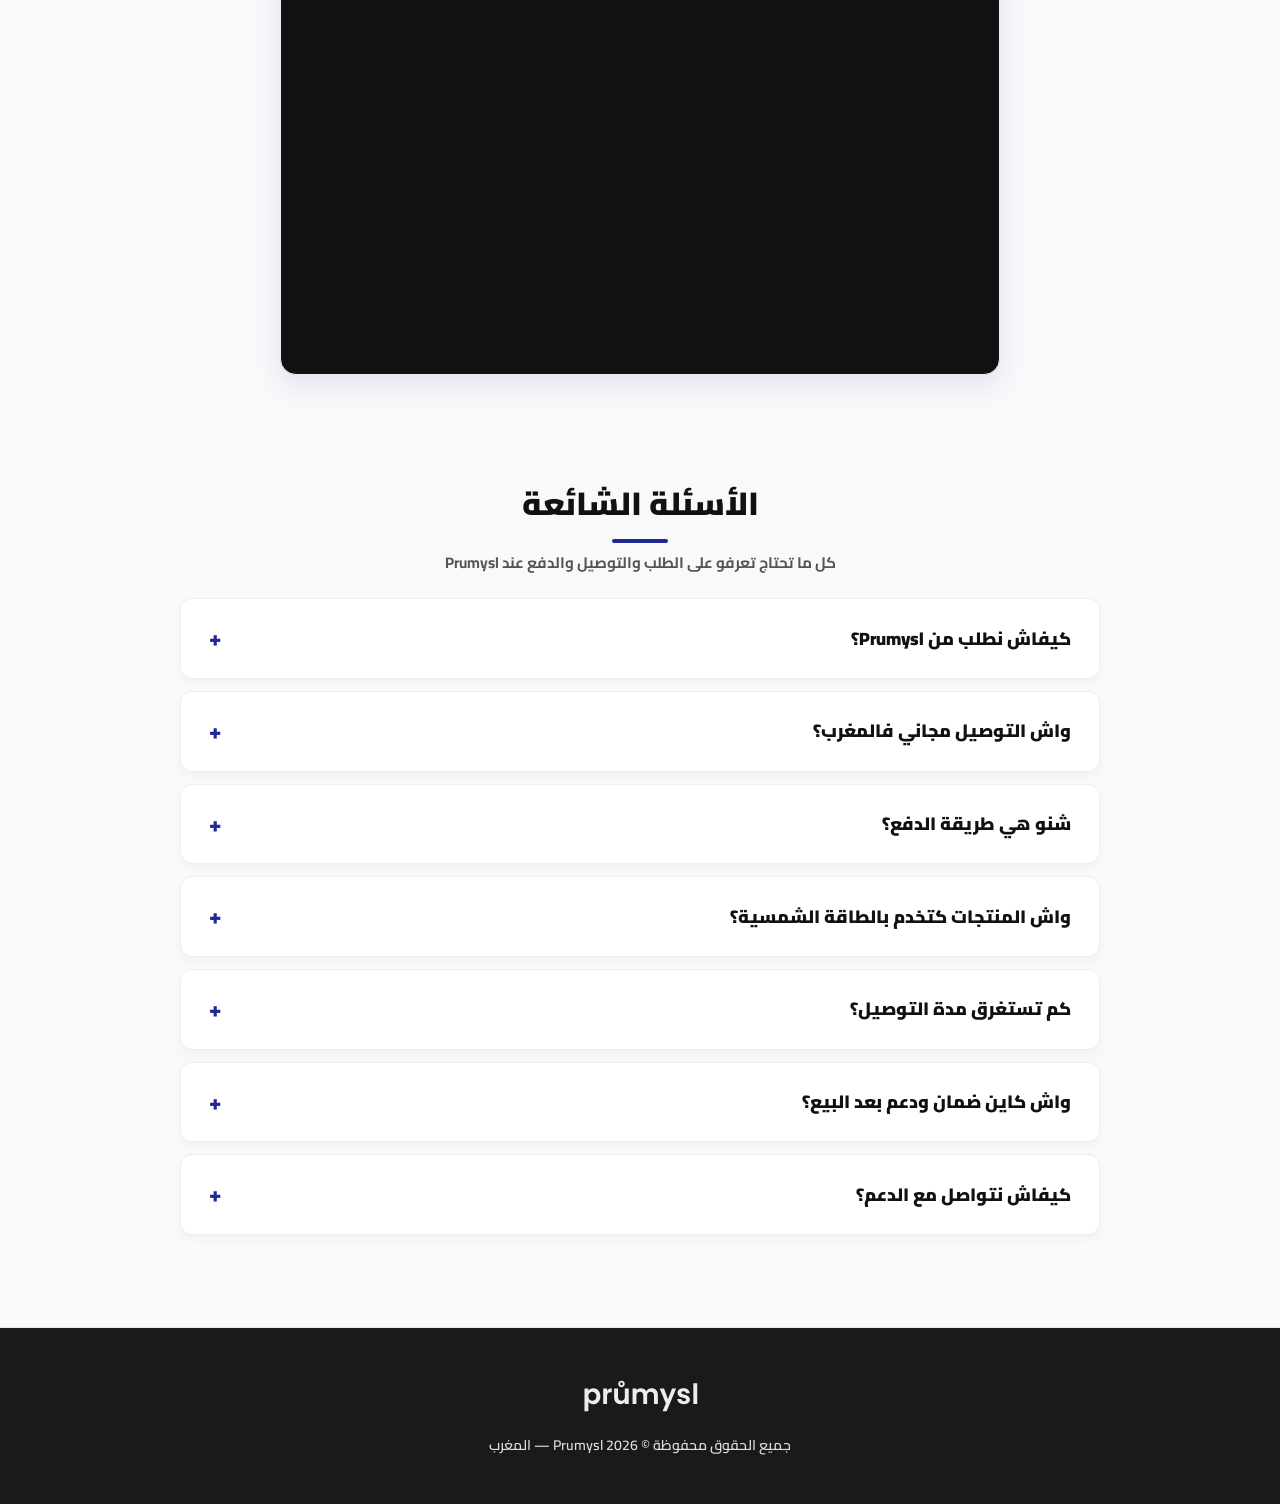
==== commit 7e2cde5f: "Improve LCP and critical path without changing order flow. Compress hero images, add mobile variants" ====
--- a/index.html
+++ b/index.html
@@ -7,27 +7,43 @@
     <title>Prumysl — كاميرات وبروجيكتورات شمسية في المغرب | توصيل مجاني والدفع عند الاستلام</title>
     <meta name="description" content="اكتشف منتجات Prumysl: كاميرا موكا، موكا برو ماكس، كاميرا الصقر، وبروجيكتورات شمسية LED. حلول مراقبة وإضاءة بالطاقة الشمسية — توصيل مجاني والدفع عند الاستلام في جميع مدن المغرب.">
     <meta name="keywords" content="Prumysl, كاميرا شمسية, كاميرا مراقبة, بروجيكتور شمسي, المغرب, توصيل مجاني, الدفع عند الاستلام">
-    <meta name="robots" content="index, follow">
+    <meta name="robots" content="index, follow, max-image-preview:large, max-snippet:-1, max-video-preview:-1">
     <meta name="author" content="Prumysl">
     <meta name="geo.region" content="MA">
     <meta name="geo.placename" content="Morocco">
 
     <link rel="canonical" href="https://prumysl.cc/">
+    <link rel="alternate" hreflang="ar" href="https://prumysl.cc/">
+    <link rel="alternate" hreflang="x-default" href="https://prumysl.cc/">
+    <link rel="icon" href="images/logo.svg" type="image/svg+xml">
+    <link rel="apple-touch-icon" href="images/logo.svg">
 
     <meta property="og:title" content="Prumysl — كاميرات وبروجيكتورات شمسية في المغرب">
     <meta property="og:description" content="كاميرات مراقبة شمسية وبروجيكتورات LED — توصيل مجاني والدفع عند الاستلام.">
     <meta property="og:type" content="website">
     <meta property="og:url" content="https://prumysl.cc/">
-    <meta property="og:image" content="https://prumysl.cc/img/logo.svg">
+    <meta property="og:image" content="https://prumysl.cc/images/Home-Moka.jpeg">
+    <meta property="og:image:width" content="1200">
+    <meta property="og:image:height" content="630">
+    <meta property="og:image:alt" content="Prumysl — كاميرات وبروجيكتورات شمسية للمغرب">
     <meta property="og:locale" content="ar_MA">
+    <meta property="og:locale:alternate" content="fr_MA">
     <meta property="og:site_name" content="Prumysl">
+
+    <meta name="twitter:card" content="summary_large_image">
+    <meta name="twitter:title" content="Prumysl — كاميرات وبروجيكتورات شمسية في المغرب">
+    <meta name="twitter:description" content="كاميرات مراقبة شمسية وبروجيكتورات LED — توصيل مجاني والدفع عند الاستلام في جميع مدن المغرب.">
+    <meta name="twitter:image" content="https://prumysl.cc/images/Home-Moka.jpeg">
 
     <meta name="theme-color" content="#202895">
 
     <link rel="preconnect" href="https://fonts.googleapis.com">
     <link rel="preconnect" href="https://fonts.gstatic.com" crossorigin>
-    <link href="https://fonts.googleapis.com/css2?family=Cairo:wght@400;600;700;800&display=swap" rel="stylesheet">
+    <link rel="preload" href="css/style.css" as="style">
+    <link rel="preload" href="images/Home-Moka.jpeg" as="image" fetchpriority="high">
     <link rel="stylesheet" href="css/style.css">
+    <link rel="preload" href="https://fonts.googleapis.com/css2?family=Cairo:wght@400;600;700;800&display=swap" as="style" onload="this.onload=null;this.rel='stylesheet'">
+    <noscript><link rel="stylesheet" href="https://fonts.googleapis.com/css2?family=Cairo:wght@400;600;700;800&display=swap"></noscript>
 
     <script type="application/ld+json">
     {
@@ -38,7 +54,7 @@
           "@id": "https://prumysl.cc/#organization",
           "name": "Prumysl",
           "url": "https://prumysl.cc/",
-          "logo": { "@type": "ImageObject", "url": "https://prumysl.cc/img/logo.svg" },
+          "logo": { "@type": "ImageObject", "url": "https://prumysl.cc/images/logo.svg" },
           "areaServed": { "@type": "Country", "name": "Morocco" },
           "contactPoint": [{
             "@type": "ContactPoint",
@@ -55,6 +71,31 @@
           "name": "Prumysl",
           "publisher": { "@id": "https://prumysl.cc/#organization" },
           "inLanguage": ["ar"]
+        },
+        {
+          "@type": "WebPage",
+          "@id": "https://prumysl.cc/#webpage",
+          "url": "https://prumysl.cc/",
+          "name": "Prumysl — كاميرات وبروجيكتورات شمسية في المغرب",
+          "description": "اكتشف منتجات Prumysl: كاميرا موكا، موكا برو ماكس، كاميرا الصقر، وبروجيكتورات شمسية LED. توصيل مجاني والدفع عند الاستلام.",
+          "isPartOf": { "@id": "https://prumysl.cc/#website" },
+          "about": { "@id": "https://prumysl.cc/#organization" },
+          "primaryImageOfPage": {
+            "@type": "ImageObject",
+            "url": "https://prumysl.cc/images/Home-Moka.jpeg"
+          },
+          "inLanguage": "ar"
+        },
+        {
+          "@type": "ItemList",
+          "@id": "https://prumysl.cc/#products",
+          "name": "منتجات Prumysl",
+          "itemListElement": [
+            { "@type": "ListItem", "position": 1, "name": "كاميرا موكا الذكية", "url": "https://prumysl.cc/moka/" },
+            { "@type": "ListItem", "position": 2, "name": "موكا برو ماكس", "url": "https://prumysl.cc/moka-pro-max/" },
+            { "@type": "ListItem", "position": 3, "name": "كاميرا الصقر", "url": "https://prumysl.cc/saqr/" },
+            { "@type": "ListItem", "position": 4, "name": "بروجيكتور شمسي LED", "url": "https://prumysl.cc/projectors/" }
+          ]
         },
         {
           "@type": "FAQPage",
@@ -655,7 +696,7 @@
     <header>
         <div class="header-inner">
             <div class="logo-container">
-                <a href="index.html" aria-label="Prumysl — الصفحة الرئيسية">
+                <a href="/" aria-label="Prumysl — الصفحة الرئيسية">
                     <img src="images/logo.svg" alt="Prumysl — كاميرات وبروجيكتورات شمسية للمغرب" width="150" height="50">
                 </a>
             </div>
@@ -690,7 +731,7 @@
 
                 <div class="product-grid">
                     <article class="product-card">
-                        <a class="product-card__media" href="moka/index.html">
+                        <a class="product-card__media" href="/moka/">
                             <img src="images/Home-Moka.jpeg" alt="كاميرا موكا الذكية الشمسية — Prumysl" width="400" height="300" fetchpriority="high" decoding="async">
                         </a>
                         <div class="product-card__body">
@@ -699,13 +740,13 @@
                             <p class="product-card__desc">عدستان، 12MP، 4G، V380 Pro — لوحان شمسيان 18W وبطارية 8000mAh.</p>
                             <div class="product-card__footer">
                                 <div class="product-card__price">599 <small>درهم</small></div>
-                                <a class="product-card__cta" href="moka/index.html">عرض التفاصيل</a>
+                                <a class="product-card__cta" href="/moka/">عرض التفاصيل</a>
                             </div>
                         </div>
                     </article>
 
                     <article class="product-card">
-                        <a class="product-card__media" href="moka-pro-max/index.html">
+                        <a class="product-card__media" href="/moka-pro-max/">
                             <img src="images/Home-Moka-Pro-Max.jpeg" alt="كاميرا موكا برو ماكس الشمسية — Prumysl" width="400" height="400" loading="lazy" decoding="async">
                         </a>
                         <div class="product-card__body">
@@ -714,13 +755,13 @@
                             <p class="product-card__desc">3 عدسات PTZ، زووم بصري 10×، 4G أو Wi‑Fi، رؤية ليلية ملونة.</p>
                             <div class="product-card__footer">
                                 <div class="product-card__price">699 <small>درهم</small></div>
-                                <a class="product-card__cta" href="moka-pro-max/index.html">عرض التفاصيل</a>
+                                <a class="product-card__cta" href="/moka-pro-max/">عرض التفاصيل</a>
                             </div>
                         </div>
                     </article>
 
                     <article class="product-card">
-                        <a class="product-card__media" href="saqr/index.html">
+                        <a class="product-card__media" href="/saqr/">
                             <img src="saqr/images/Saqr.jpeg" alt="كاميرا الصقر الشمسية — Prumysl" width="400" height="300" loading="lazy" decoding="async">
                         </a>
                         <div class="product-card__body">
@@ -729,13 +770,13 @@
                             <p class="product-card__desc">زووم بصري 36×، 24MP، 4G، بطارية 12000mAh — للضيعات والفيلات.</p>
                             <div class="product-card__footer">
                                 <div class="product-card__price">1999 <small>درهم</small></div>
-                                <a class="product-card__cta" href="saqr/index.html">عرض التفاصيل</a>
+                                <a class="product-card__cta" href="/saqr/">عرض التفاصيل</a>
                             </div>
                         </div>
                     </article>
 
                     <article class="product-card">
-                        <a class="product-card__media" href="projectors/index.html">
+                        <a class="product-card__media" href="/projectors/">
                             <img src="projectors/images/300W.webp" alt="بروجيكتور شمسي LED — Prumysl" width="400" height="300" loading="lazy" decoding="async">
                         </a>
                         <div class="product-card__body">
@@ -744,7 +785,7 @@
                             <p class="product-card__desc">300W أو 400W، ريموت للتحكم عن بعد، ضمان 3 سنوات — للمدخل والحديقة.</p>
                             <div class="product-card__footer">
                                 <div class="product-card__price">من 699 <small>درهم</small></div>
-                                <a class="product-card__cta" href="projectors/index.html">عرض التفاصيل</a>
+                                <a class="product-card__cta" href="/projectors/">عرض التفاصيل</a>
                             </div>
                         </div>
                     </article>
--- a/css/style.css
+++ b/css/style.css
@@ -1,7 +1,7 @@
 /* --- 1. RESET & BASE --- */
 * { box-sizing: border-box; margin: 0; padding: 0; }
 body {
-    font-family: 'Cairo', sans-serif;
+    font-family: 'Cairo', Tahoma, Arial, sans-serif;
     background-color: #f9f9f9;
     color: #333;
     overflow-x: hidden;
--- a/css/style.css
+++ b/css/style.css
@@ -1,7 +1,7 @@
 /* --- 1. RESET & BASE --- */
 * { box-sizing: border-box; margin: 0; padding: 0; }
 body {
-    font-family: 'Cairo', sans-serif;
+    font-family: 'Cairo', Tahoma, Arial, sans-serif;
     background-color: #f9f9f9;
     color: #333;
     overflow-x: hidden;
